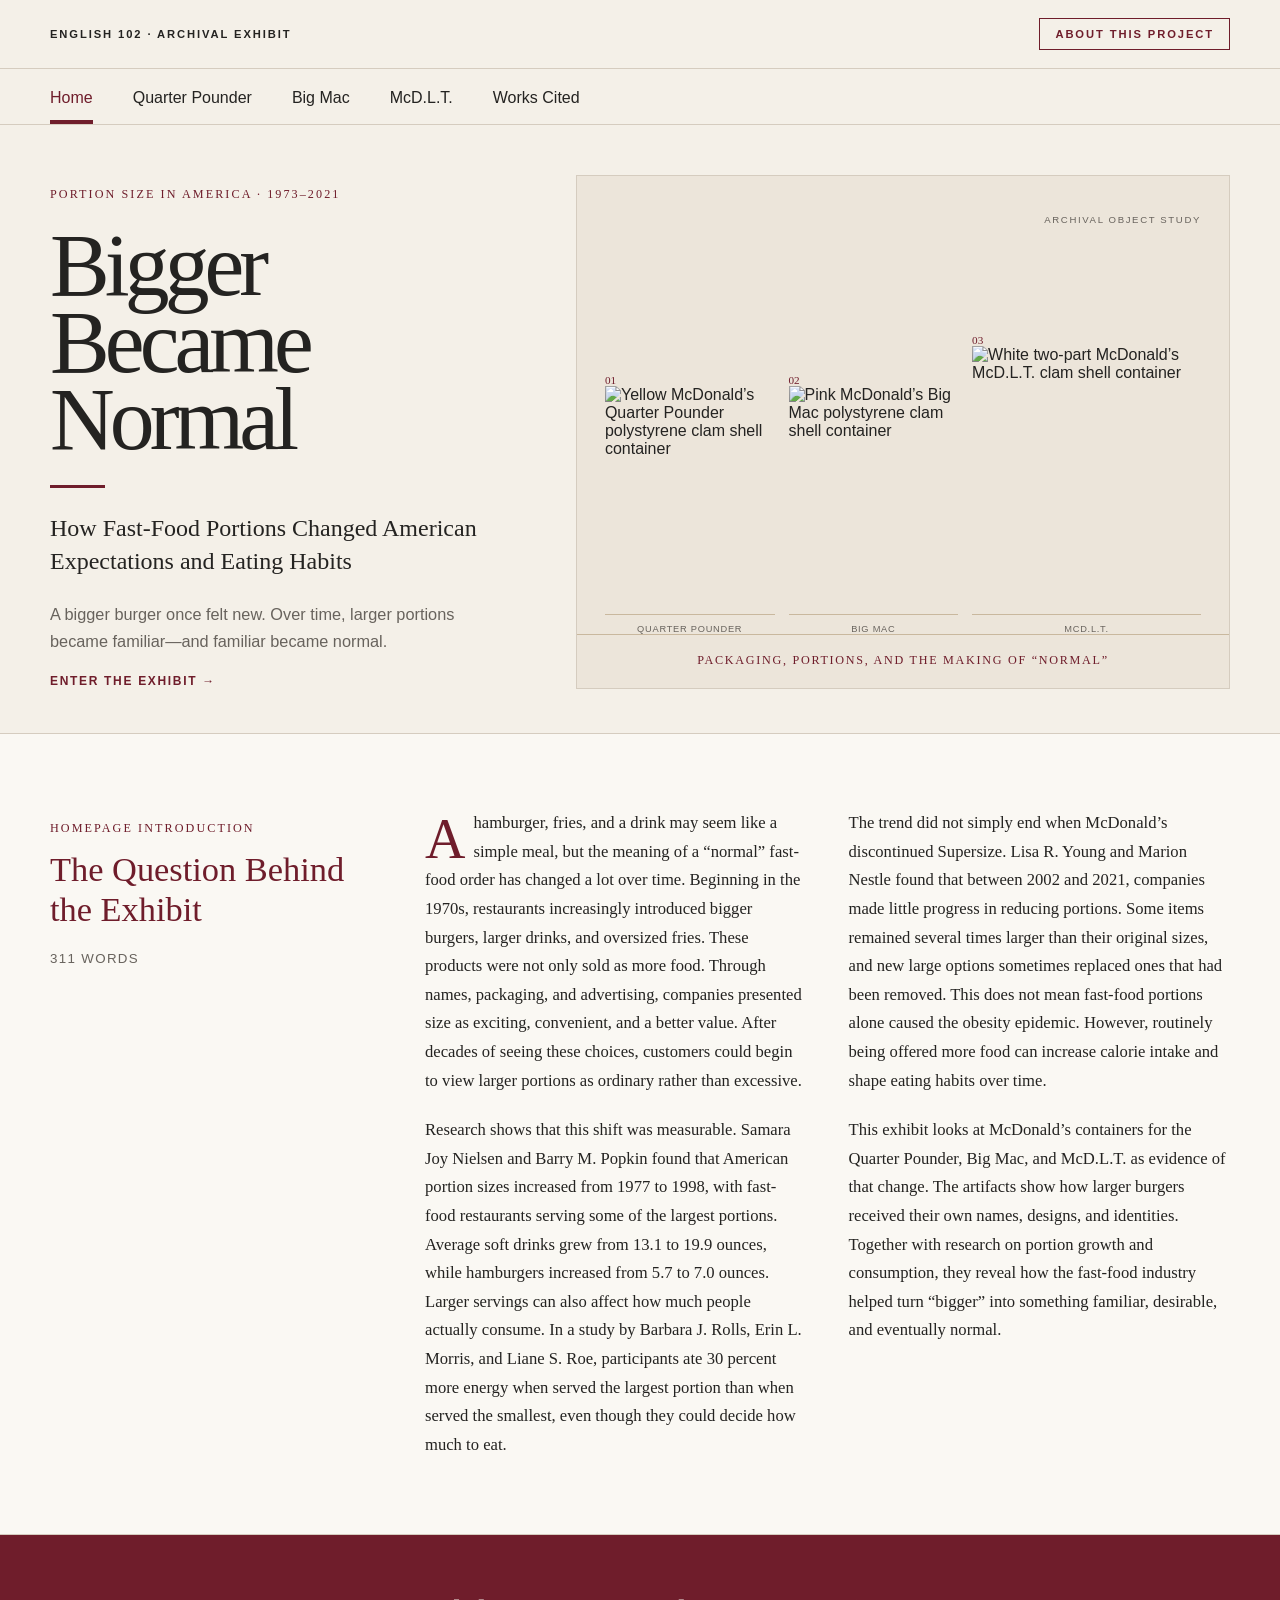
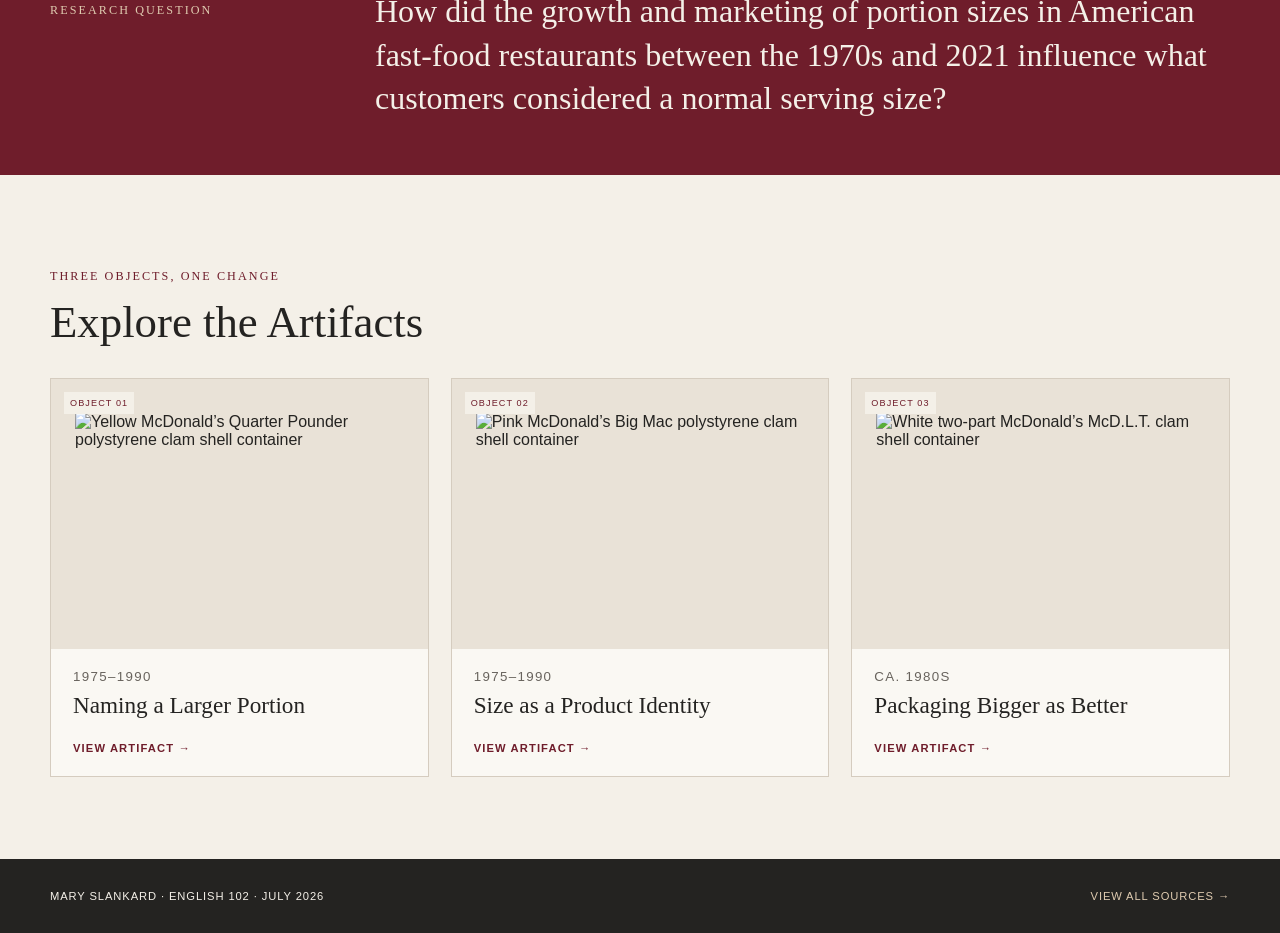
==== about/index.html @ 7af9ff05 "Add about/index.html" ====
<!doctype html><html lang="en"><head><meta charset="utf-8"><meta name="viewport" content="width=device-width, initial-scale=1"><title>About | Bigger Became Normal</title><link rel="stylesheet" href="/styles.css"></head><body><div id="app"></div><script src="/site.js"></script></body></html>
---- styles.css ----
:root{--paper:#f4f0e8;--light:#faf8f3;--burg:#6f1d2b;--ink:#242321;--muted:#68635d;--line:#d5ccbf;--tan:#c9b89e;--mustard:#b38a3c}*{box-sizing:border-box}html{scroll-behavior:smooth}body{margin:0;background:var(--paper);color:var(--ink);font-family:Arial,Helvetica,sans-serif}a{color:inherit;text-decoration:none}img{display:block;max-width:100%}.shell{width:min(1180px,calc(100% - 64px));margin:auto}.top{border-bottom:1px solid var(--line);padding:18px 0;font-size:.7rem;font-weight:700;letter-spacing:.17em;text-transform:uppercase}.top .shell,footer .shell{display:flex;align-items:center;justify-content:space-between}.top a{border:1px solid var(--burg);color:var(--burg);padding:9px 15px}nav{border-bottom:1px solid var(--line)}nav .shell{display:flex;gap:40px;overflow-x:auto}nav a{padding:20px 0 17px;position:relative;white-space:nowrap}nav a:after{background:var(--burg);bottom:0;content:"";height:4px;left:0;position:absolute;transform:scaleX(0);transform-origin:left;width:100%}nav a:hover:after,nav a.active:after{transform:scaleX(1)}nav a.active{color:var(--burg)}h1,h2,h3{font-family:Georgia,"Times New Roman",serif;font-weight:400;margin:0}.eyebrow{color:var(--burg);font-family:Georgia,serif;font-size:.76rem;letter-spacing:.17em;text-transform:uppercase}.hero{display:grid;grid-template-columns:.9fr 1.25fr;gap:55px;padding:50px 0 44px}.hero-copy{align-self:center}.hero h1{font-size:clamp(4.3rem,7vw,7rem);letter-spacing:-.055em;line-height:.86;margin:24px 0 28px}.rule{background:var(--burg);height:3px;margin-bottom:24px;width:55px}.subtitle{font-family:Georgia,serif;font-size:1.5rem;line-height:1.35}.hook{color:var(--muted);font-size:1.02rem;line-height:1.65;max-width:440px}.cta,.source{color:var(--burg);font-size:.75rem;font-weight:700;letter-spacing:.14em;text-transform:uppercase}.hero-objects{background:#ece5da;border:1px solid var(--line);padding:28px 28px 0}.tiny{color:var(--muted);font-size:.6rem;letter-spacing:.17em;text-align:right;text-transform:uppercase}.lineup{align-items:end;display:flex;gap:14px;height:400px}.lineup a{display:flex;flex:1;flex-direction:column}.lineup a:last-child{flex:1.35}.lineup span{color:var(--burg);font-family:Georgia,serif;font-size:.7rem}.lineup img{filter:saturate(.82);height:210px;object-fit:contain;width:100%}.lineup a:last-child img{height:250px}.lineup small{border-top:1px solid var(--tan);color:var(--muted);font-size:.58rem;letter-spacing:.08em;margin-top:18px;padding-top:9px;text-align:center;text-transform:uppercase}.object-note{border-top:1px solid var(--tan);color:var(--burg);font-family:Georgia,serif;font-size:.76rem;letter-spacing:.14em;margin:0 -28px;padding:18px;text-align:center;text-transform:uppercase}.intro{background:var(--light);border-block:1px solid var(--line);padding:75px 0}.intro-grid{display:grid;grid-template-columns:300px 1fr;gap:75px}.intro aside h2{color:var(--burg);font-size:2.15rem;line-height:1.15;margin:14px 0 20px}.intro aside small{color:var(--muted);letter-spacing:.1em;text-transform:uppercase}.copy{column-count:2;column-gap:42px}.copy p,.detail article p,.about p{break-inside:avoid;font-family:Georgia,serif;font-size:1.04rem;line-height:1.72;margin:0 0 1.25em}.copy p:first-child:first-letter{color:var(--burg);float:left;font-size:3.5rem;line-height:.76;padding:9px 8px 0 0}.question{background:var(--burg);color:var(--paper);padding:55px 0}.question .shell{display:grid;grid-template-columns:250px 1fr;gap:75px}.question .eyebrow{color:#dfcbb0}.question p:last-child{font-family:Georgia,serif;font-size:clamp(1.5rem,2.5vw,2.3rem);line-height:1.35;margin:0}.explore{padding:82px 0}.explore h2{font-size:2.8rem;margin:9px 0 30px}.cards{display:grid;grid-template-columns:repeat(3,1fr);gap:22px}.card{background:var(--light);border:1px solid var(--line)}.card>div{background:#e9e2d7;height:270px;padding:34px 24px 20px;position:relative}.card>div span{background:var(--paper);color:var(--burg);font-size:.57rem;left:13px;letter-spacing:.12em;padding:6px;position:absolute;top:13px;text-transform:uppercase}.card img{height:100%;object-fit:contain;width:100%}.card>small,.card h3,.card>b{display:block;margin-inline:22px}.card>small{color:var(--muted);letter-spacing:.1em;margin-top:20px;text-transform:uppercase}.card h3{font-size:1.45rem;line-height:1.2;margin-bottom:22px;margin-top:8px}.card>b{color:var(--burg);font-size:.7rem;letter-spacing:.1em;margin-bottom:22px;text-transform:uppercase}.page-head{border-bottom:1px solid var(--line);padding:70px 0 55px}.page-head h1{font-size:clamp(3.3rem,6vw,6rem);letter-spacing:-.045em;line-height:.95;margin:18px 0 20px}.page-head p:last-child{color:var(--muted);font-family:Georgia,serif;font-size:1.3rem;line-height:1.5}.detail{display:grid;grid-template-columns:1.05fr .95fr;gap:70px;padding:58px 0 84px}.detail figure{background:#e9e2d7;border:1px solid var(--line);margin:0;padding:36px}.detail figure img{height:430px;object-fit:contain;width:100%}.detail figcaption{border-top:1px solid var(--tan);color:var(--muted);font-size:.7rem;line-height:1.5;margin-top:20px;padding-top:15px}.detail article h2,.about h2,.citations h2{color:var(--burg);font-size:2rem;margin:34px 0 14px}.detail article h2:first-child{margin-top:0}.detail blockquote{border-left:4px solid var(--mustard);font-family:Georgia,serif;font-size:1.32rem;line-height:1.5;margin:28px 0;padding:5px 0 5px 22px}.citations{padding:65px 0 90px}.citations h2{border-bottom:1px solid var(--line);padding-bottom:14px}.citations p{font-family:Georgia,serif;line-height:1.65;margin:22px 0;padding-left:28px;text-indent:-28px}.citations a{color:var(--burg);overflow-wrap:anywhere}.about{display:grid;grid-template-columns:1fr 1fr;gap:70px;padding:70px 0 90px}.about aside{background:#e9e2d7;border:1px solid var(--line);padding:34px}footer{background:var(--ink);color:var(--paper);padding:31px 0;font-size:.7rem;letter-spacing:.08em;text-transform:uppercase}footer a{color:#dfcbb0}@media(max-width:900px){.hero,.intro-grid,.question .shell,.detail,.about{grid-template-columns:1fr;gap:32px}.cards{grid-template-columns:1fr}.copy{column-count:1}}@media(max-width:620px){.shell{width:calc(100% - 36px)}.top a{display:none}nav .shell{gap:26px}.hero{padding-top:34px}.hero h1{font-size:4.1rem}.hero-objects{padding-inline:15px}.lineup{height:310px}.lineup img{height:145px}.lineup a:last-child img{height:175px}.object-note{margin-inline:-15px}.intro,.explore{padding-block:56px}.detail figure img{height:280px}footer .shell{align-items:flex-start;flex-direction:column;gap:12px}}
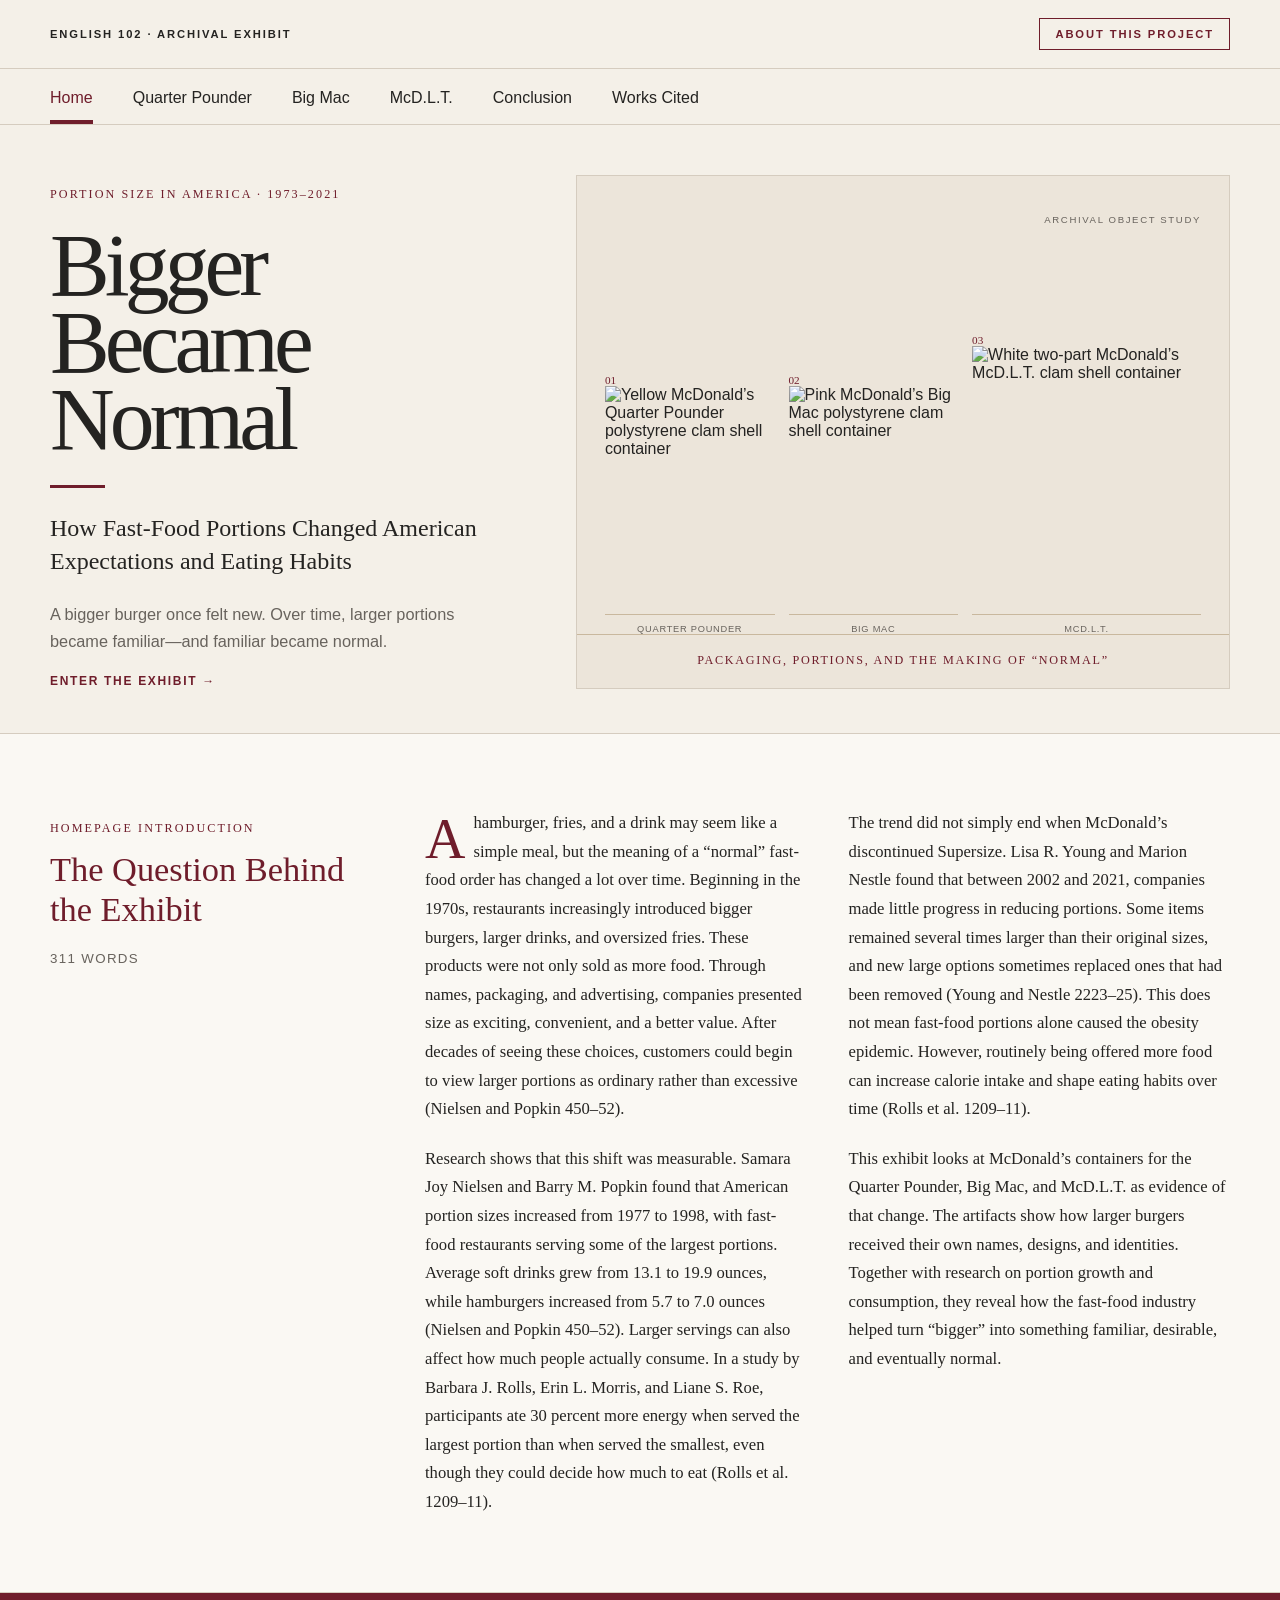
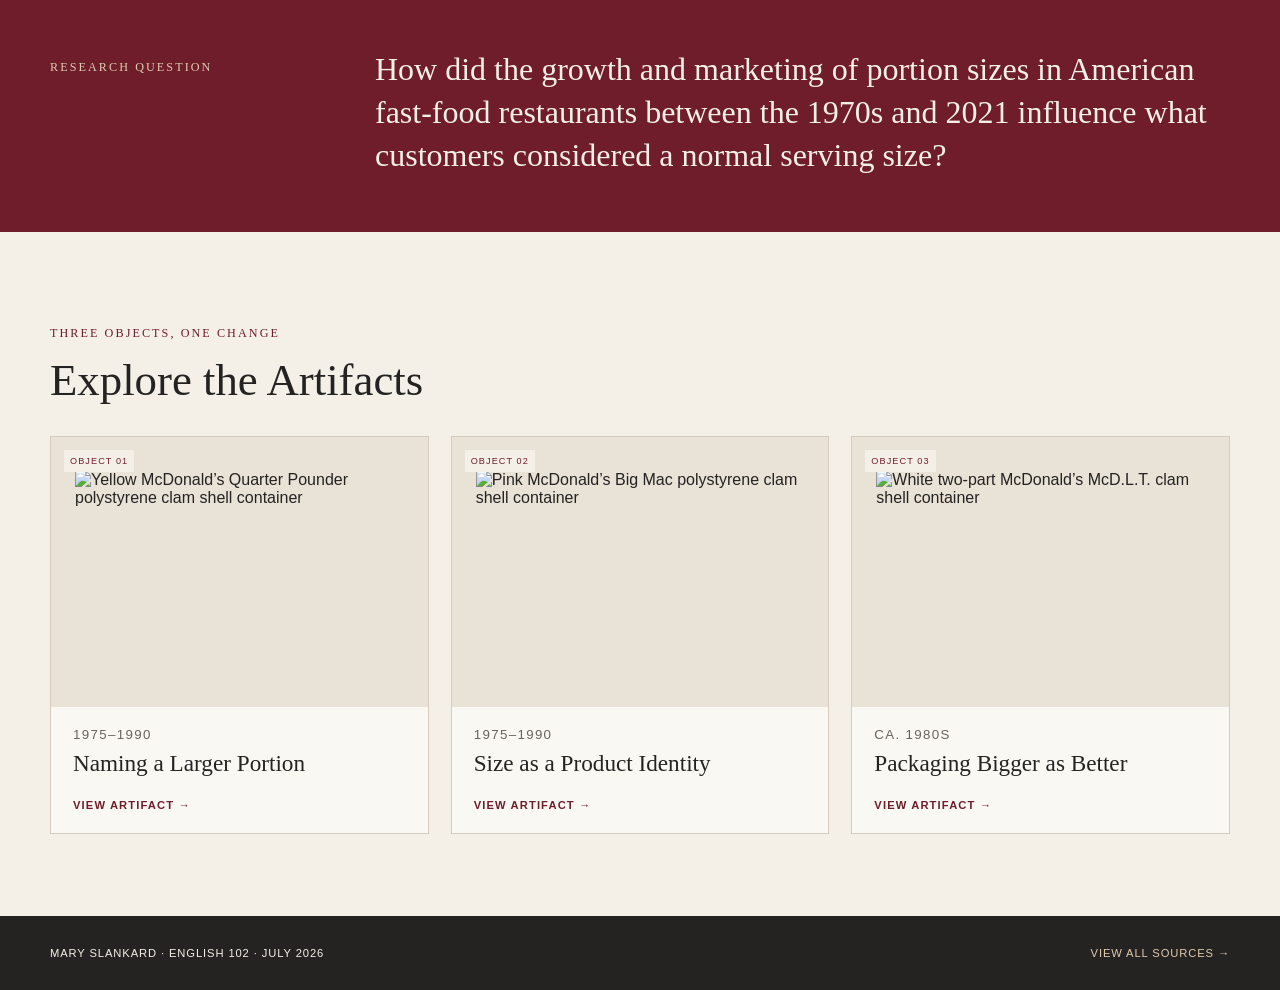
==== commit 7fcbe2c1: "Refresh site script cache" ====
--- a/about/index.html
+++ b/about/index.html
@@ -1 +1 @@
-<!doctype html><html lang="en"><head><meta charset="utf-8"><meta name="viewport" content="width=device-width, initial-scale=1"><title>About | Bigger Became Normal</title><link rel="stylesheet" href="/styles.css"></head><body><div id="app"></div><script src="/site.js"></script></body></html>
+<!doctype html><html lang="en"><head><meta charset="utf-8"><meta name="viewport" content="width=device-width, initial-scale=1"><title>About | Bigger Became Normal</title><link rel="stylesheet" href="/styles.css"></head><body><div id="app"></div><script src="/site.js?v=20260724-3"></script></body></html>
--- a/styles.css
+++ b/styles.css
@@ -1 +1,2 @@
 :root{--paper:#f4f0e8;--light:#faf8f3;--burg:#6f1d2b;--ink:#242321;--muted:#68635d;--line:#d5ccbf;--tan:#c9b89e;--mustard:#b38a3c}*{box-sizing:border-box}html{scroll-behavior:smooth}body{margin:0;background:var(--paper);color:var(--ink);font-family:Arial,Helvetica,sans-serif}a{color:inherit;text-decoration:none}img{display:block;max-width:100%}.shell{width:min(1180px,calc(100% - 64px));margin:auto}.top{border-bottom:1px solid var(--line);padding:18px 0;font-size:.7rem;font-weight:700;letter-spacing:.17em;text-transform:uppercase}.top .shell,footer .shell{display:flex;align-items:center;justify-content:space-between}.top a{border:1px solid var(--burg);color:var(--burg);padding:9px 15px}nav{border-bottom:1px solid var(--line)}nav .shell{display:flex;gap:40px;overflow-x:auto}nav a{padding:20px 0 17px;position:relative;white-space:nowrap}nav a:after{background:var(--burg);bottom:0;content:"";height:4px;left:0;position:absolute;transform:scaleX(0);transform-origin:left;width:100%}nav a:hover:after,nav a.active:after{transform:scaleX(1)}nav a.active{color:var(--burg)}h1,h2,h3{font-family:Georgia,"Times New Roman",serif;font-weight:400;margin:0}.eyebrow{color:var(--burg);font-family:Georgia,serif;font-size:.76rem;letter-spacing:.17em;text-transform:uppercase}.hero{display:grid;grid-template-columns:.9fr 1.25fr;gap:55px;padding:50px 0 44px}.hero-copy{align-self:center}.hero h1{font-size:clamp(4.3rem,7vw,7rem);letter-spacing:-.055em;line-height:.86;margin:24px 0 28px}.rule{background:var(--burg);height:3px;margin-bottom:24px;width:55px}.subtitle{font-family:Georgia,serif;font-size:1.5rem;line-height:1.35}.hook{color:var(--muted);font-size:1.02rem;line-height:1.65;max-width:440px}.cta,.source{color:var(--burg);font-size:.75rem;font-weight:700;letter-spacing:.14em;text-transform:uppercase}.hero-objects{background:#ece5da;border:1px solid var(--line);padding:28px 28px 0}.tiny{color:var(--muted);font-size:.6rem;letter-spacing:.17em;text-align:right;text-transform:uppercase}.lineup{align-items:end;display:flex;gap:14px;height:400px}.lineup a{display:flex;flex:1;flex-direction:column}.lineup a:last-child{flex:1.35}.lineup span{color:var(--burg);font-family:Georgia,serif;font-size:.7rem}.lineup img{filter:saturate(.82);height:210px;object-fit:contain;width:100%}.lineup a:last-child img{height:250px}.lineup small{border-top:1px solid var(--tan);color:var(--muted);font-size:.58rem;letter-spacing:.08em;margin-top:18px;padding-top:9px;text-align:center;text-transform:uppercase}.object-note{border-top:1px solid var(--tan);color:var(--burg);font-family:Georgia,serif;font-size:.76rem;letter-spacing:.14em;margin:0 -28px;padding:18px;text-align:center;text-transform:uppercase}.intro{background:var(--light);border-block:1px solid var(--line);padding:75px 0}.intro-grid{display:grid;grid-template-columns:300px 1fr;gap:75px}.intro aside h2{color:var(--burg);font-size:2.15rem;line-height:1.15;margin:14px 0 20px}.intro aside small{color:var(--muted);letter-spacing:.1em;text-transform:uppercase}.copy{column-count:2;column-gap:42px}.copy p,.detail article p,.about p{break-inside:avoid;font-family:Georgia,serif;font-size:1.04rem;line-height:1.72;margin:0 0 1.25em}.copy p:first-child:first-letter{color:var(--burg);float:left;font-size:3.5rem;line-height:.76;padding:9px 8px 0 0}.question{background:var(--burg);color:var(--paper);padding:55px 0}.question .shell{display:grid;grid-template-columns:250px 1fr;gap:75px}.question .eyebrow{color:#dfcbb0}.question p:last-child{font-family:Georgia,serif;font-size:clamp(1.5rem,2.5vw,2.3rem);line-height:1.35;margin:0}.explore{padding:82px 0}.explore h2{font-size:2.8rem;margin:9px 0 30px}.cards{display:grid;grid-template-columns:repeat(3,1fr);gap:22px}.card{background:var(--light);border:1px solid var(--line)}.card>div{background:#e9e2d7;height:270px;padding:34px 24px 20px;position:relative}.card>div span{background:var(--paper);color:var(--burg);font-size:.57rem;left:13px;letter-spacing:.12em;padding:6px;position:absolute;top:13px;text-transform:uppercase}.card img{height:100%;object-fit:contain;width:100%}.card>small,.card h3,.card>b{display:block;margin-inline:22px}.card>small{color:var(--muted);letter-spacing:.1em;margin-top:20px;text-transform:uppercase}.card h3{font-size:1.45rem;line-height:1.2;margin-bottom:22px;margin-top:8px}.card>b{color:var(--burg);font-size:.7rem;letter-spacing:.1em;margin-bottom:22px;text-transform:uppercase}.page-head{border-bottom:1px solid var(--line);padding:70px 0 55px}.page-head h1{font-size:clamp(3.3rem,6vw,6rem);letter-spacing:-.045em;line-height:.95;margin:18px 0 20px}.page-head p:last-child{color:var(--muted);font-family:Georgia,serif;font-size:1.3rem;line-height:1.5}.detail{display:grid;grid-template-columns:1.05fr .95fr;gap:70px;padding:58px 0 84px}.detail figure{background:#e9e2d7;border:1px solid var(--line);margin:0;padding:36px}.detail figure img{height:430px;object-fit:contain;width:100%}.detail figcaption{border-top:1px solid var(--tan);color:var(--muted);font-size:.7rem;line-height:1.5;margin-top:20px;padding-top:15px}.detail article h2,.about h2,.citations h2{color:var(--burg);font-size:2rem;margin:34px 0 14px}.detail article h2:first-child{margin-top:0}.detail blockquote{border-left:4px solid var(--mustard);font-family:Georgia,serif;font-size:1.32rem;line-height:1.5;margin:28px 0;padding:5px 0 5px 22px}.citations{padding:65px 0 90px}.citations h2{border-bottom:1px solid var(--line);padding-bottom:14px}.citations p{font-family:Georgia,serif;line-height:1.65;margin:22px 0;padding-left:28px;text-indent:-28px}.citations a{color:var(--burg);overflow-wrap:anywhere}.about{display:grid;grid-template-columns:1fr 1fr;gap:70px;padding:70px 0 90px}.about aside{background:#e9e2d7;border:1px solid var(--line);padding:34px}footer{background:var(--ink);color:var(--paper);padding:31px 0;font-size:.7rem;letter-spacing:.08em;text-transform:uppercase}footer a{color:#dfcbb0}@media(max-width:900px){.hero,.intro-grid,.question .shell,.detail,.about{grid-template-columns:1fr;gap:32px}.cards{grid-template-columns:1fr}.copy{column-count:1}}@media(max-width:620px){.shell{width:calc(100% - 36px)}.top a{display:none}nav .shell{gap:26px}.hero{padding-top:34px}.hero h1{font-size:4.1rem}.hero-objects{padding-inline:15px}.lineup{height:310px}.lineup img{height:145px}.lineup a:last-child img{height:175px}.object-note{margin-inline:-15px}.intro,.explore{padding-block:56px}.detail figure img{height:280px}footer .shell{align-items:flex-start;flex-direction:column;gap:12px}}
+.ai-statement{background:#e9e2d7;border:1px solid var(--line);margin-top:55px;padding:28px}.ai-statement h2{margin-top:0}.ai-statement p{padding-left:0;text-indent:0}.conclusion{max-width:800px;padding:70px 0 90px}.conclusion p{font-family:Georgia,serif;font-size:1.12rem;line-height:1.75;margin:0 0 1.35em}.conclusion p:first-child:first-letter{color:var(--burg);float:left;font-size:3.5rem;line-height:.76;padding:9px 8px 0 0}.ai-note{color:#bdb7ae;flex-basis:100%;font-size:.58rem;letter-spacing:.04em;line-height:1.4;text-transform:none}footer .shell{flex-wrap:wrap;gap:14px 24px}
